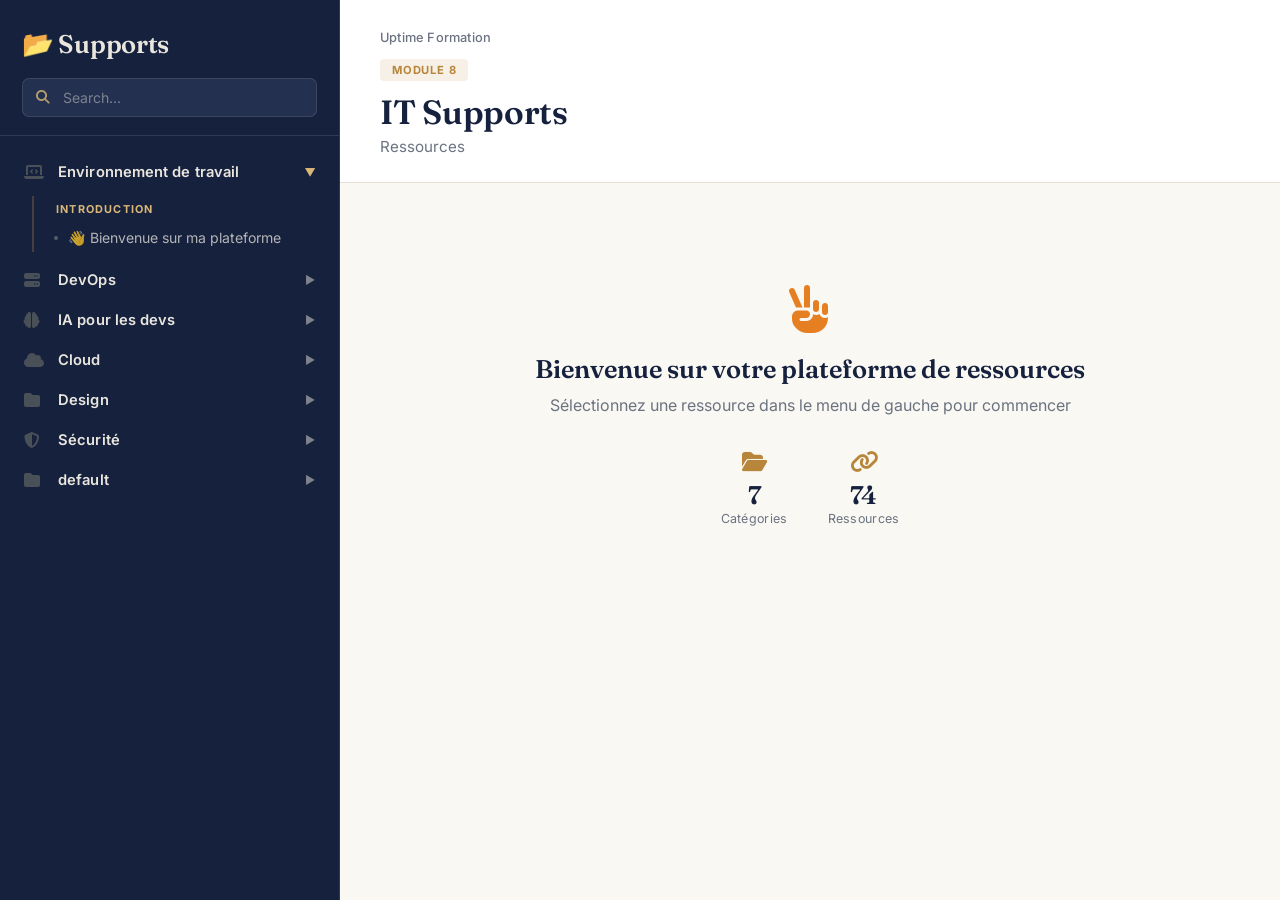
==== index.html @ f88181d7 "fix the icons" ====
<!DOCTYPE html>
<html lang="fr">
<head>
  <meta charset="UTF-8">
  <meta name="viewport" content="width=device-width, initial-scale=1.0">
  <title>Drop</title>
  <link rel="stylesheet" href="design.css">
  <!-- Font Awesome pour les icônes -->
  <link rel="stylesheet" href="https://cdnjs.cloudflare.com/ajax/libs/font-awesome/6.5.0/css/all.min.css">
</head>
<body>
  <button class="sidebar-toggle" id="sidebarToggle" aria-label="Ouvrir le menu">
  <span></span>
  <span></span>
  <span></span>
</button>

<div class="sidebar-overlay" id="sidebarOverlay"></div>
  <div class="app-container">
    <!-- PANEL GAUCHE : Arborescence -->
    <aside class="sidebar">
      <div class="sidebar-header">
        <h2>📂 Supports</h2>
        <div class="search-wrapper">
          <i class="fas fa-search search-icon"></i>
          <input type="text" id="search" placeholder="Search...">
        </div>
      </div>
      <nav id="tree-container">
        <!-- Généré dynamiquement par JavaScript -->
      </nav>
    </aside>

    <!-- PANEL DROIT : Contenu -->
    <main class="main-panel">
      <div class="content-header">
        <div class="breadcrumb">
          <span id="breadcrumb-path">Uptime Formation</span>
        </div>
        <div class="module-info">
          <span class="module-badge">Module 8</span>
          <h1 id="page-title">IT Supports</h1>
          <p id="page-subtitle">Ressources</p>
        </div>
      </div>
      <div class="content-body" id="content-display">
        <div class="welcome-message">
          <i class="fas fa-hand-peace" style="font-size: 3rem; color: #e67e22; margin-bottom: 20px;"></i>
          <h2>Bienvenue sur votre plateforme de ressources</h2>
          <p>Sélectionnez une ressource dans le menu de gauche pour commencer</p>
          <div class="quick-stats">
            <div class="stat">
              <i class="fas fa-folder-open"></i>
              <span id="total-categories">0</span>
              <small>Catégories</small>
            </div>
            <div class="stat">
              <i class="fas fa-link"></i>
              <span id="total-links">0</span>
              <small>Ressources</small>
            </div>
          </div>
        </div>
      </div>
    </main>
  </div>
  <script src="script.js"></script>

  <script src="script.js"></script>
</body>
</html>
---- design.css ----
@import url('https://fonts.googleapis.com/css2?family=Fraunces:opsz,wght@9..144,400;9..144,600;9..144,700&family=Inter:wght@400;500;600;700&display=swap');

:root {
  /* Palette — "catalogue de bibliothèque" */
  --ink: #16213e;          /* marine profond — sidebar, titres */
  --ink-soft: #24304f;     /* marine légèrement éclairci */
  --paper: #faf8f3;        /* papier chaud — fond du contenu */
  --paper-card: #ffffff;   /* cartes */
  --gold: #b8863b;         /* doré — accent, actif */
  --gold-soft: #d9b877;    /* doré clair — hover, détails */
  --text-primary: #1a1a2e;
  --text-muted: #6b7280;
  --text-on-ink: #e9e6dd;
  --border: #e6e1d6;
  --border-ink: rgba(233, 230, 221, 0.12);

  --font-display: 'Fraunces', Georgia, serif;
  --font-body: 'Inter', -apple-system, BlinkMacSystemFont, 'Segoe UI', Roboto, sans-serif;
}

* {
  margin: 0;
  padding: 0;
  box-sizing: border-box;
  font-family: var(--font-body);
}

body {
  background: var(--paper);
  height: 100vh;
  overflow: hidden;
  color: var(--text-primary);
}

.app-container {
  display: flex;
  height: 100vh;
  width: 100vw;
  background: var(--paper);
}

/*  SIDEBAR GAUCHE  */
.sidebar {
  width: 340px;
  min-width: 340px;
  background: var(--ink);
  border-right: 1px solid var(--border-ink);
  display: flex;
  flex-direction: column;
  height: 100vh;
  overflow: hidden;
}

.sidebar-header {
  padding: 28px 22px 18px 22px;
  border-bottom: 1px solid var(--border-ink);
  background: var(--ink);
}

.sidebar-header h2 {
  font-family: var(--font-display);
  font-size: 1.6rem;
  font-weight: 600;
  color: var(--text-on-ink);
  margin-bottom: 18px;
  letter-spacing: -0.3px;
}

.search-wrapper {
  position: relative;
  display: flex;
  align-items: center;
}

.search-icon {
  position: absolute;
  left: 14px;
  color: var(--gold-soft);
  font-size: 0.85rem;
  opacity: 0.8;
}

#search {
  width: 100%;
  padding: 10px 14px 10px 40px;
  border-radius: 7px;
  border: 1px solid var(--border-ink);
  font-size: 0.88rem;
  outline: none;
  transition: 0.2s;
  background: var(--ink-soft);
  color: var(--text-on-ink);
}

#search:focus {
  border-color: var(--gold);
  background: var(--ink-soft);
  box-shadow: 0 0 0 3px rgba(184, 134, 59, 0.18);
}

#search::placeholder {
  color: rgba(233, 230, 221, 0.45);
}

#tree-container {
  flex: 1;
  overflow-y: auto;
  padding: 18px 12px 24px 12px;
  background: var(--ink);
}

#tree-container::-webkit-scrollbar {
  width: 6px;
}

#tree-container::-webkit-scrollbar-track {
  background: transparent;
}

#tree-container::-webkit-scrollbar-thumb {
  background: rgba(233, 230, 221, 0.18);
  border-radius: 10px;
}

/*  ARBORESCENCE  */
.category {
  margin-bottom: 4px;
}

.category-header {
  display: flex;
  align-items: center;
  padding: 9px 12px;
  cursor: pointer;
  border-radius: 6px;
  transition: 0.15s;
  user-select: none;
  gap: 10px;
}

.category-header:hover {
  background: var(--ink-soft);
}

.category-icon {
  font-size: 0.95rem;
  width: 24px;
  text-align: center;
  color: var(--gold-soft);
  flex-shrink: 0;
}

.category-name {
  flex: 1;
  font-weight: 600;
  font-size: 0.92rem;
  color: var(--text-on-ink);
  letter-spacing: 0.1px;
}

.category-toggle {
  font-size: 0.7rem;
  color: rgba(233, 230, 221, 0.5);
  transition: transform 0.25s;
  margin-left: auto;
}

.category-toggle.rotated {
  transform: rotate(90deg);
  color: var(--gold-soft);
}

.category-content {
  overflow: hidden;
  max-height: 0;
  transition: max-height 0.3s ease;
  padding-left: 8px;
}

.category-content.open {
  max-height: 2000px;
}

/* sous-catégories — repère "fiche de catalogue" */
.subcategory {
  margin: 6px 0 6px 12px;
  padding-left: 14px;
  border-left: 2px solid rgba(184, 134, 59, 0.3);
}

.subcategory-name {
  font-weight: 700;
  font-size: 0.68rem;
  color: var(--gold-soft);
  padding: 6px 8px;
  letter-spacing: 1.2px;
  text-transform: uppercase;
}

.link-item {
  display: block;
  padding: 6px 10px 6px 20px;
  margin: 1px 0;
  border-radius: 4px;
  color: rgba(233, 230, 221, 0.75);
  text-decoration: none;
  font-size: 0.88rem;
  cursor: pointer;
  transition: 0.15s;
  position: relative;
}

.link-item::before {
  content: "";
  position: absolute;
  left: 6px;
  top: 50%;
  transform: translateY(-50%);
  width: 4px;
  height: 4px;
  border-radius: 50%;
  background: rgba(233, 230, 221, 0.3);
}

.link-item:hover {
  background: var(--ink-soft);
  color: var(--gold-soft);
}

.link-item.active {
  background: rgba(184, 134, 59, 0.16);
  color: var(--text-on-ink);
  border-left: 2px solid var(--gold);
  padding-left: 18px;
  font-weight: 500;
}

.link-item.active::before {
  background: var(--gold);
}

/*  PANEL DROIT  */
.main-panel {
  flex: 1;
  display: flex;
  flex-direction: column;
  background: var(--paper);
  height: 100vh;
  overflow: hidden;
}

.content-header {
  padding: 26px 40px;
  background: var(--paper-card);
  border-bottom: 1px solid var(--border);
  flex-shrink: 0;
}

.breadcrumb {
  margin-bottom: 12px;
}

#breadcrumb-path {
  font-size: 0.8rem;
  color: var(--text-muted);
  font-weight: 500;
  letter-spacing: 0.2px;
}

.module-badge {
  display: inline-block;
  background: rgba(184, 134, 59, 0.12);
  padding: 4px 12px;
  border-radius: 4px;
  font-size: 0.7rem;
  font-weight: 700;
  color: var(--gold);
  margin-bottom: 10px;
  letter-spacing: 0.8px;
  text-transform: uppercase;
}

#page-title {
  font-family: var(--font-display);
  font-size: 2.1rem;
  font-weight: 600;
  color: var(--ink);
  letter-spacing: -0.3px;
  margin-bottom: 4px;
}

#page-subtitle {
  font-size: 0.95rem;
  color: var(--text-muted);
  font-weight: 400;
}

.content-body {
  flex: 1;
  padding: 32px 40px;
  overflow-y: auto;
  background: var(--paper);
}

.content-body::-webkit-scrollbar {
  width: 6px;
}

.content-body::-webkit-scrollbar-track {
  background: transparent;
}

.content-body::-webkit-scrollbar-thumb {
  background: #d1cabb;
  border-radius: 10px;
}

/*  MESSAGE D'ACCUEIL  */
.welcome-message {
  text-align: center;
  padding: 70px 20px;
  max-width: 600px;
  margin: 0 auto;
}

.welcome-message h2 {
  font-family: var(--font-display);
  font-size: 1.6rem;
  font-weight: 600;
  color: var(--ink);
  margin-bottom: 10px;
}

.welcome-message p {
  color: var(--text-muted);
  font-size: 1rem;
}

.quick-stats {
  display: flex;
  justify-content: center;
  gap: 40px;
  margin-top: 36px;
}

.stat {
  display: flex;
  flex-direction: column;
  align-items: center;
}

.stat i {
  font-size: 1.4rem;
  color: var(--gold);
  margin-bottom: 6px;
}

.stat span {
  font-family: var(--font-display);
  font-size: 1.6rem;
  font-weight: 600;
  color: var(--ink);
}

.stat small {
  font-size: 0.78rem;
  color: var(--text-muted);
  letter-spacing: 0.3px;
}

/*  AFFICHAGE DU CONTENU  */
.content-display-content {
  background: var(--paper-card);
  border: 1px solid var(--border);
  border-radius: 10px;
  padding: 32px;
  box-shadow: 0 1px 2px rgba(22, 33, 62, 0.04), 0 8px 24px rgba(22, 33, 62, 0.04);
}

.content-display-content iframe {
  width: 100%;
  height: 600px;
  border: 1px solid var(--border);
  border-radius: 8px;
  background: white;
}

.content-display-content .link-actions {
  margin-top: 16px;
  display: flex;
  gap: 12px;
  align-items: center;
}

.content-display-content .link-actions a {
  color: var(--gold);
  text-decoration: none;
  font-weight: 600;
  font-size: 0.9rem;
}

.content-display-content .link-actions a:hover {
  text-decoration: underline;
}

/*  CARTE DE SECOURS — liens qui refusent l'iframe (GitHub, Drive, etc.) */
.external-link-card {
  display: flex;
  flex-direction: column;
  align-items: center;
  text-align: center;
  padding: 56px 32px;
  background: var(--paper);
  border: 1px dashed var(--border);
  border-radius: 10px;
}

.external-link-card-icon {
  font-size: 2.6rem;
  color: var(--gold);
  margin-bottom: 18px;
}

.external-link-card h3 {
  font-family: var(--font-display);
  font-size: 1.3rem;
  color: var(--ink);
  margin-bottom: 8px;
}

.external-link-card p {
  color: var(--text-muted);
  font-size: 0.9rem;
  max-width: 380px;
  margin-bottom: 22px;
}

.external-link-card-btn {
  display: inline-flex;
  align-items: center;
  gap: 8px;
  background: var(--ink);
  color: var(--text-on-ink);
  padding: 10px 22px;
  border-radius: 7px;
  text-decoration: none;
  font-weight: 600;
  font-size: 0.9rem;
  transition: 0.2s;
}

.external-link-card-btn:hover {
  background: var(--gold);
  color: var(--ink);
}

/*  ACCESSIBILITÉ  */
a:focus-visible,
button:focus-visible,
.link-item:focus-visible,
.category-header:focus-visible,
#search:focus-visible {
  outline: 2px solid var(--gold);
  outline-offset: 2px;
}

@media (prefers-reduced-motion: reduce) {
  * {
    transition: none !important;
  }
}

/* ===== PAGE D'INTRODUCTION ===== */
.intro-page {
  padding: 20px 10px;
  animation: fadeIn 0.5s ease;
}

.intro-page h1 {
  font-size: 2rem;
  color: #1a1a2e;
  margin-bottom: 16px;
  font-weight: 700;
}

.intro-page p {
  font-size: 1.05rem;
  color: #495057;
  line-height: 1.8;
  margin-bottom: 24px;
}

.intro-page strong {
  color: #e67e22;
}

.intro-objectives {
  background: #f8f9fa;
  border-radius: 12px;
  padding: 24px 28px;
  margin: 24px 0;
  border-left: 4px solid #e67e22;
}

.intro-objectives h2 {
  font-size: 1.2rem;
  color: #1a1a2e;
  margin-bottom: 12px;
}

.intro-objectives ul {
  list-style: none;
  padding: 0;
}

.intro-objectives ul li {
  padding: 6px 0;
  color: #495057;
  font-size: 0.95rem;
}

.intro-objectives ul li::before {
  content: "▸ ";
  color: #e67e22;
  font-weight: bold;
}

.intro-quote {
  background: linear-gradient(135deg, #2d3436 0%, #1a1a2e 100%);
  border-radius: 12px;
  padding: 24px 28px;
  margin-top: 24px;
  text-align: center;
}

.intro-quote blockquote {
  color: white;
  font-size: 1.2rem;
  font-style: italic;
  font-weight: 300;
  line-height: 1.6;
}

@keyframes fadeIn {
  from {
    opacity: 0;
    transform: translateY(15px);
  }
  to {
    opacity: 1;
    transform: translateY(0);
  }
}

/* ===== MENU BURGER (mobile) — bouton à droite ===== */
.sidebar-toggle {
  display: none;
  position: fixed;
  top: 16px;
  right: 16px;
  z-index: 200;
  width: 44px;
  height: 44px;
  flex-direction: column;
  align-items: center;
  justify-content: center;
  gap: 5px;
  background: var(--ink);
  border: 1px solid var(--border-ink);
  border-radius: 8px;
  cursor: pointer;
  box-shadow: 0 2px 8px rgba(22, 33, 62, 0.25);
}

.sidebar-toggle span {
  display: block;
  width: 20px;
  height: 2px;
  background: var(--gold-soft);
  border-radius: 2px;
  transition: transform 0.25s ease, opacity 0.25s ease;
}

.sidebar-toggle.active span:nth-child(1) {
  transform: translateY(7px) rotate(45deg);
}
.sidebar-toggle.active span:nth-child(2) {
  opacity: 0;
}
.sidebar-toggle.active span:nth-child(3) {
  transform: translateY(-7px) rotate(-45deg);
}

.sidebar-overlay {
  display: none;
  position: fixed;
  inset: 0;
  background: rgba(22, 33, 62, 0.45);
  z-index: 150;
  opacity: 0;
  transition: opacity 0.25s ease;
}

.sidebar-overlay.active {
  display: block;
  opacity: 1;
}

/*  RESPONSIVE — un seul point d'entrée par breakpoint  */
@media (max-width: 1024px) and (min-width: 769px) {
  .sidebar {
    width: 280px;
    min-width: 280px;
  }
  .content-header,
  .content-body {
    padding-left: 28px;
    padding-right: 28px;
  }
}

@media (max-width: 768px) {
  .app-container {
    flex-direction: column;
  }

  .sidebar-toggle {
    display: flex;
  }

  .sidebar {
    position: fixed;
    top: 0;
    left: 0;
    bottom: 0;
    width: 82%;
    max-width: 320px;
    max-height: 100vh;
    min-width: unset;
    z-index: 180;
    border-right: none;
    transform: translateX(-100%);
    transition: transform 0.3s ease;
    box-shadow: 8px 0 30px rgba(22, 33, 62, 0.3);
  }

  .sidebar.open {
    transform: translateX(0);
  }

  .main-panel {
    width: 100%;
  }

  .content-header {
    padding: 16px 76px 16px 20px; /* espace à droite pour ne pas passer sous le burger */
  }

  #page-title {
    font-size: 1.5rem;
  }

  .content-body {
    padding: 16px 20px;
  }

  .content-display-content iframe {
    height: 300px;
  }

  .quick-stats {
    gap: 20px;
  }

  .link-item {
    padding: 10px 10px 10px 20px;
    font-size: 0.95rem;
  }

  .category-header {
    padding: 12px;
  }
}

@media (max-width: 380px) {
  .quick-stats {
    flex-wrap: wrap;
    gap: 20px;
  }
  .content-display-content {
    padding: 20px;
  }
}

@media (max-width: 900px) and (orientation: landscape) {
  .sidebar {
    max-height: 100vh;
  }
  .content-header {
    padding: 12px 76px 12px 20px;
  }
}
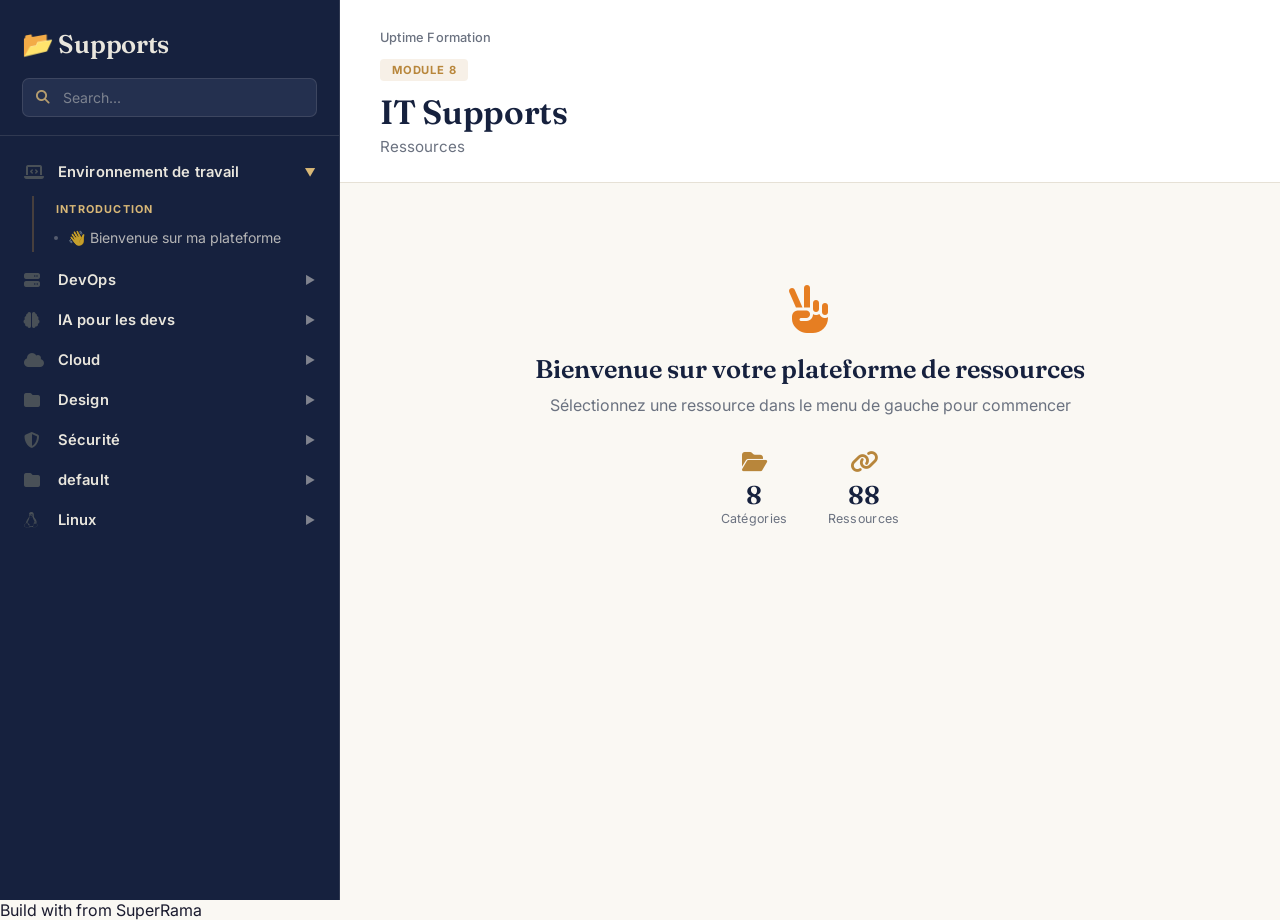
==== commit ee329739: "add footer" ====
--- a/index.html
+++ b/index.html
@@ -64,6 +64,15 @@
       </div>
     </main>
   </div>
+
+  <!-- Footer -->
+   <footer>
+
+    <div>
+      <p>Build with  from SuperRama</p>
+    </div>
+
+   </footer>
   <script src="script.js"></script>
 
   <script src="script.js"></script>
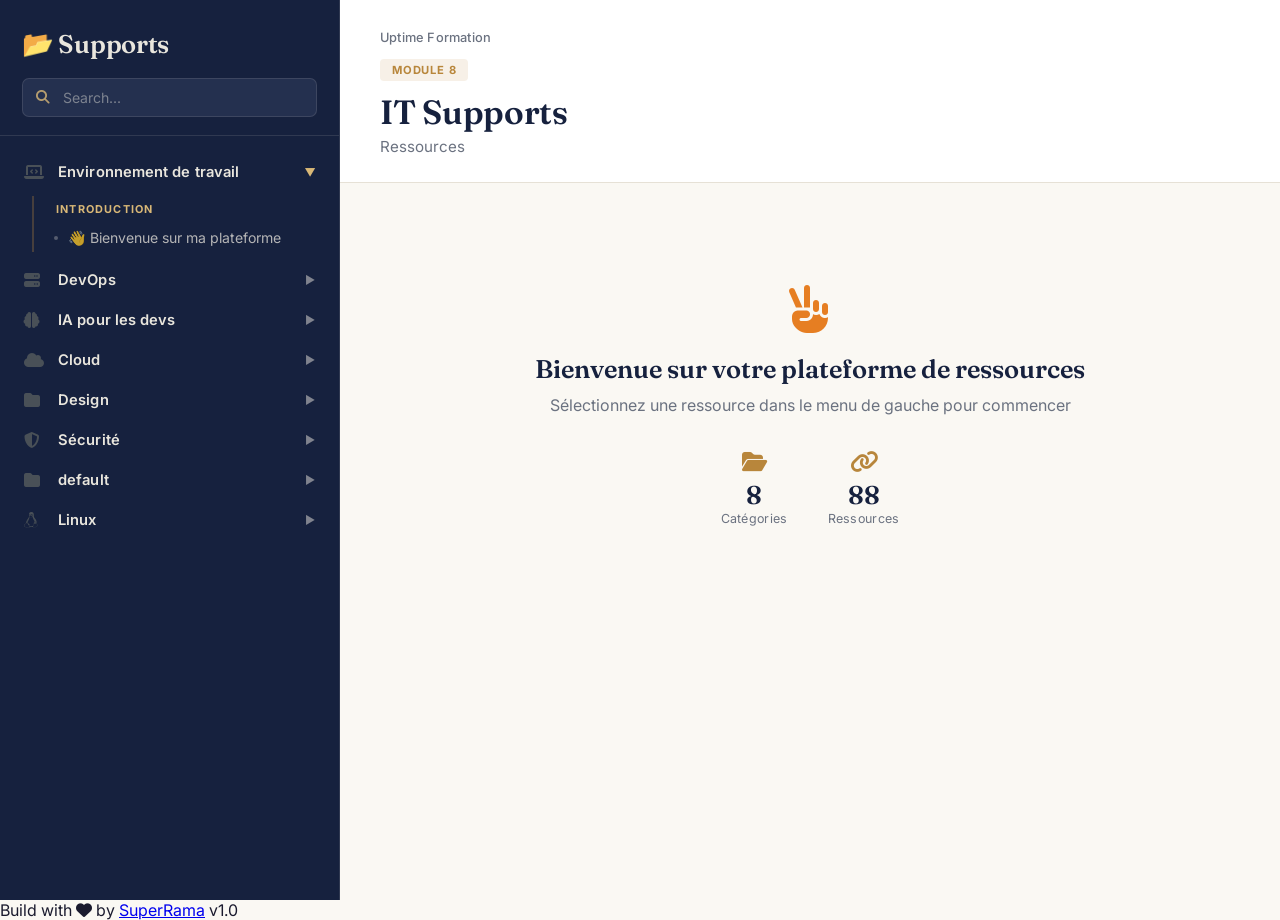
==== commit 38cca17b: "add footer" ====
--- a/index.html
+++ b/index.html
@@ -65,14 +65,16 @@
     </main>
   </div>
 
-  <!-- Footer -->
-   <footer>
+ <!-- Footer -->
+  <footer class="app-footer">
+    <span class="app-footer-status" aria-hidden="true"></span>
+    <span class="app-footer-text">
+      Build with <i class="fa-solid fa-heart app-footer-heart"></i> by
+      <a href="#" class="app-footer-brand">SuperRama</a>
+    </span>
+    <span class="app-footer-version">v1.0</span>
+  </footer>
 
-    <div>
-      <p>Build with  from SuperRama</p>
-    </div>
-
-   </footer>
   <script src="script.js"></script>
 
   <script src="script.js"></script>
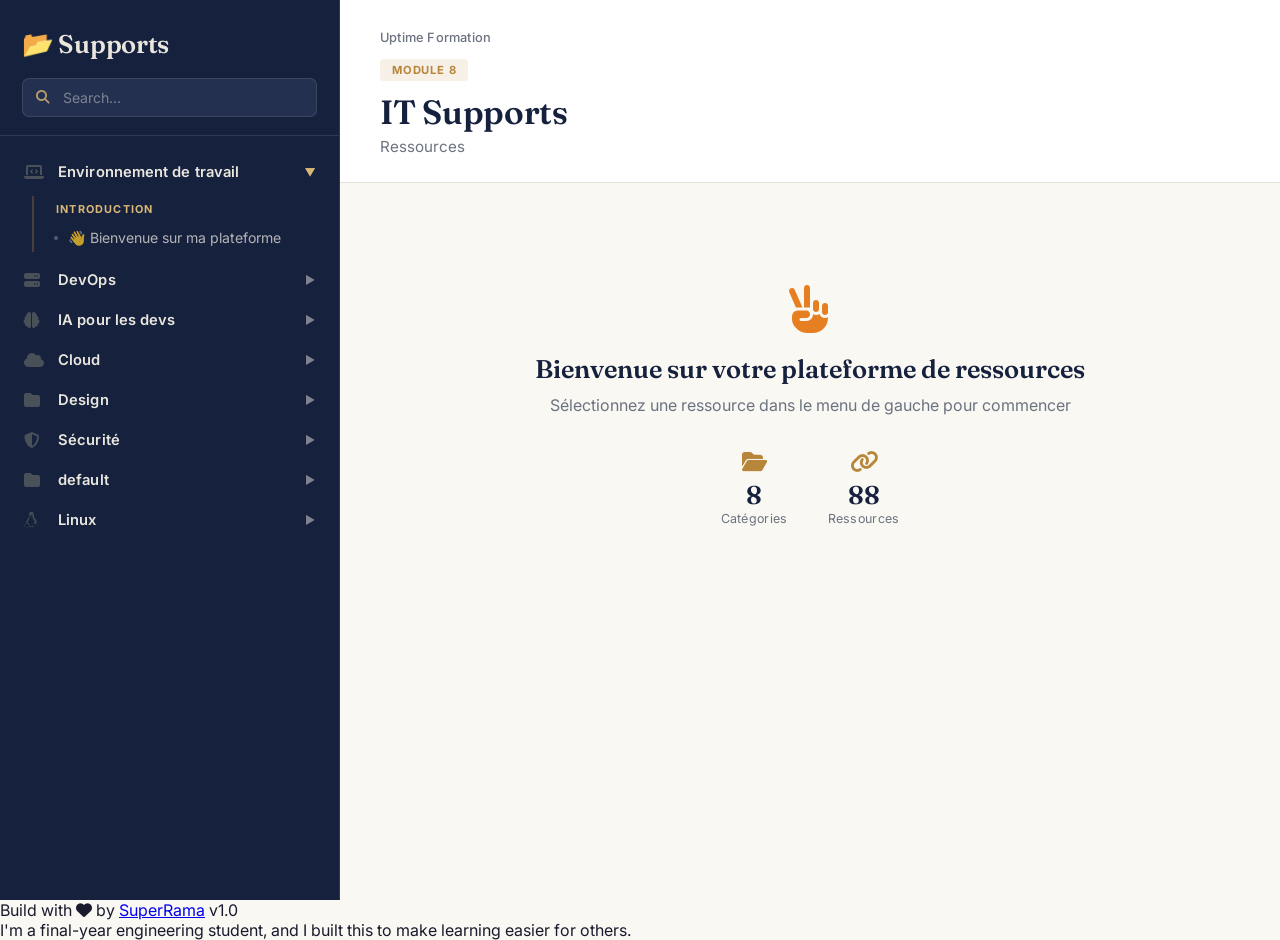
==== commit 8f0ce643: "change the footer format" ====
--- a/index.html
+++ b/index.html
@@ -67,12 +67,17 @@
 
  <!-- Footer -->
   <footer class="app-footer">
-    <span class="app-footer-status" aria-hidden="true"></span>
-    <span class="app-footer-text">
-      Build with <i class="fa-solid fa-heart app-footer-heart"></i> by
-      <a href="#" class="app-footer-brand">SuperRama</a>
-    </span>
-    <span class="app-footer-version">v1.0</span>
+    <div class="app-footer-top">
+      <span class="app-footer-status" aria-hidden="true"></span>
+      <span class="app-footer-text">
+        Build with <i class="fa-solid fa-heart app-footer-heart"></i> by
+        <a href="#" class="app-footer-brand">SuperRama</a>
+      </span>
+      <span class="app-footer-version">v1.0</span>
+    </div>
+    <p class="app-footer-bio">
+      I'm a final-year engineering student, and I built this to make learning easier for others.
+    </p>
   </footer>
 
   <script src="script.js"></script>
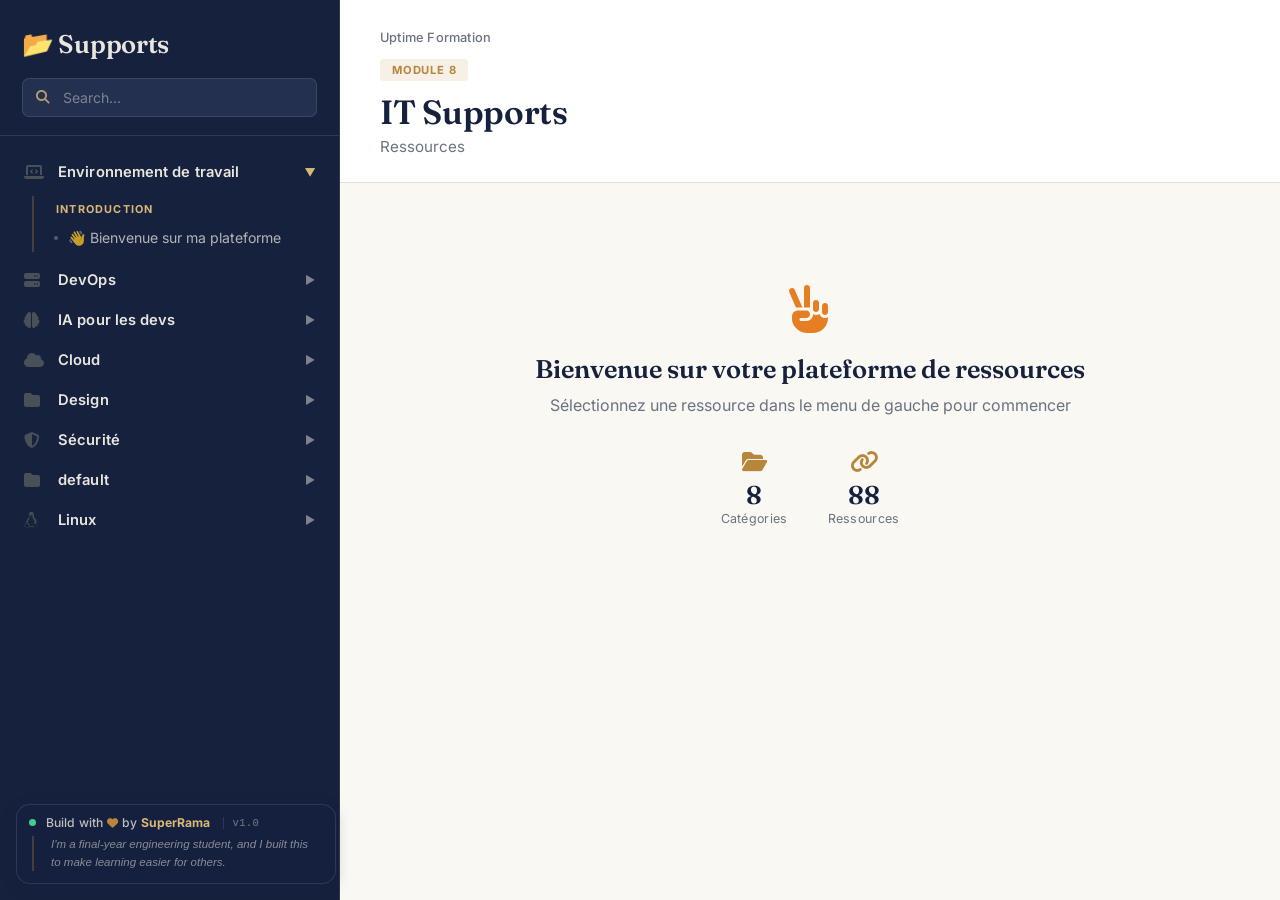
==== commit eaa28df7: "fix the bug in the mobile view" ====
--- a/index.html
+++ b/index.html
@@ -82,6 +82,5 @@
 
   <script src="script.js"></script>
 
-  <script src="script.js"></script>
 </body>
 </html>
--- a/design.css
+++ b/design.css
@@ -181,7 +181,7 @@
   max-height: 2000px;
 }
 
-/* sous-catégories — repère "fiche de catalogue" */
+/* sous-catégories */
 .subcategory {
   margin: 6px 0 6px 12px;
   padding-left: 14px;
@@ -454,6 +454,130 @@
   color: var(--ink);
 }
 
+/*  FOOTER  bas gauche  */
+.app-footer {
+  position: fixed;
+  bottom: 16px;
+  left: 16px;
+  z-index: 60;
+  display: flex;
+  flex-direction: column;
+  gap: 6px;
+  max-width: 320px;
+  padding: 10px 16px 12px 12px;
+  background: rgba(22, 33, 62, 0.92);
+  backdrop-filter: blur(6px);
+  border: 1px solid var(--border-ink);
+  border-radius: 14px;
+  box-shadow: 0 4px 14px rgba(22, 33, 62, 0.25);
+  transition: transform 0.2s ease, box-shadow 0.2s ease;
+}
+
+.app-footer:hover {
+  transform: translateY(-2px);
+  box-shadow: 0 8px 20px rgba(22, 33, 62, 0.3);
+}
+
+.app-footer-top {
+  display: flex;
+  align-items: center;
+  gap: 10px;
+}
+
+.app-footer-status {
+  width: 7px;
+  height: 7px;
+  border-radius: 50%;
+  background: #3ecf8e;
+  box-shadow: 0 0 0 0 rgba(62, 207, 142, 0.6);
+  animation: pulse-status 2s infinite;
+  flex-shrink: 0;
+}
+
+@keyframes pulse-status {
+  0% {
+    box-shadow: 0 0 0 0 rgba(62, 207, 142, 0.55);
+  }
+  70% {
+    box-shadow: 0 0 0 6px rgba(62, 207, 142, 0);
+  }
+  100% {
+    box-shadow: 0 0 0 0 rgba(62, 207, 142, 0);
+  }
+}
+
+.app-footer-text {
+  font-size: 0.76rem;
+  color: rgba(233, 230, 221, 0.8);
+  font-weight: 500;
+  letter-spacing: 0.1px;
+  white-space: nowrap;
+}
+
+.app-footer-heart {
+  color: var(--gold);
+  font-size: 0.7rem;
+  margin: 0 1px;
+}
+
+.app-footer-brand {
+  color: var(--gold-soft);
+  text-decoration: none;
+  font-weight: 700;
+}
+
+.app-footer-brand:hover {
+  text-decoration: underline;
+}
+
+.app-footer-version {
+  font-family: 'Courier New', monospace;
+  font-size: 0.66rem;
+  color: rgba(233, 230, 221, 0.45);
+  border-left: 1px solid var(--border-ink);
+  padding-left: 9px;
+  margin-left: 2px;
+  letter-spacing: 0.3px;
+}
+
+.app-footer-bio {
+  font-size: 0.72rem;
+  line-height: 1.5;
+  color: rgba(233, 230, 221, 0.55);
+  font-style: italic;
+  padding-left: 17px; /* aligné sous le texte, pas le point de statut */
+  border-left: 2px solid rgba(184, 134, 59, 0.3);
+  margin-left: 3px;
+}
+
+@media (prefers-reduced-motion: reduce) {
+  .app-footer-status {
+    animation: none;
+  }
+}
+
+@media (max-width: 768px) {
+  .app-footer {
+    bottom: 10px;
+    left: 10px;
+    max-width: calc(100vw - 90px); /* laisse la place au burger à droite */
+    padding: 8px 12px 10px 10px;
+  }
+
+  .app-footer-text {
+    font-size: 0.7rem;
+    white-space: normal;
+  }
+
+  .app-footer-version {
+    display: none; /* Save ça léger sur mobile */
+  }
+
+  .app-footer-bio {
+    font-size: 0.68rem;
+  }
+}
+
 /*  ACCESSIBILITÉ  */
 a:focus-visible,
 button:focus-visible,
@@ -470,7 +594,7 @@
   }
 }
 
-/* ===== PAGE D'INTRODUCTION ===== */
+/*  PAGE D'INTRODUCTION  */
 .intro-page {
   padding: 20px 10px;
   animation: fadeIn 0.5s ease;
@@ -552,7 +676,7 @@
   }
 }
 
-/* ===== MENU BURGER (mobile) — bouton à droite ===== */
+/*  MENU BURGER  */
 .sidebar-toggle {
   display: none;
   position: fixed;
@@ -606,7 +730,7 @@
   opacity: 1;
 }
 
-/*  RESPONSIVE — un seul point d'entrée par breakpoint  */
+/*  RESPONSIVE  */
 @media (max-width: 1024px) and (min-width: 769px) {
   .sidebar {
     width: 280px;
@@ -653,7 +777,7 @@
   }
 
   .content-header {
-    padding: 16px 76px 16px 20px; /* espace à droite pour ne pas passer sous le burger */
+    padding: 16px 76px 16px 20px; 
   }
 
   #page-title {
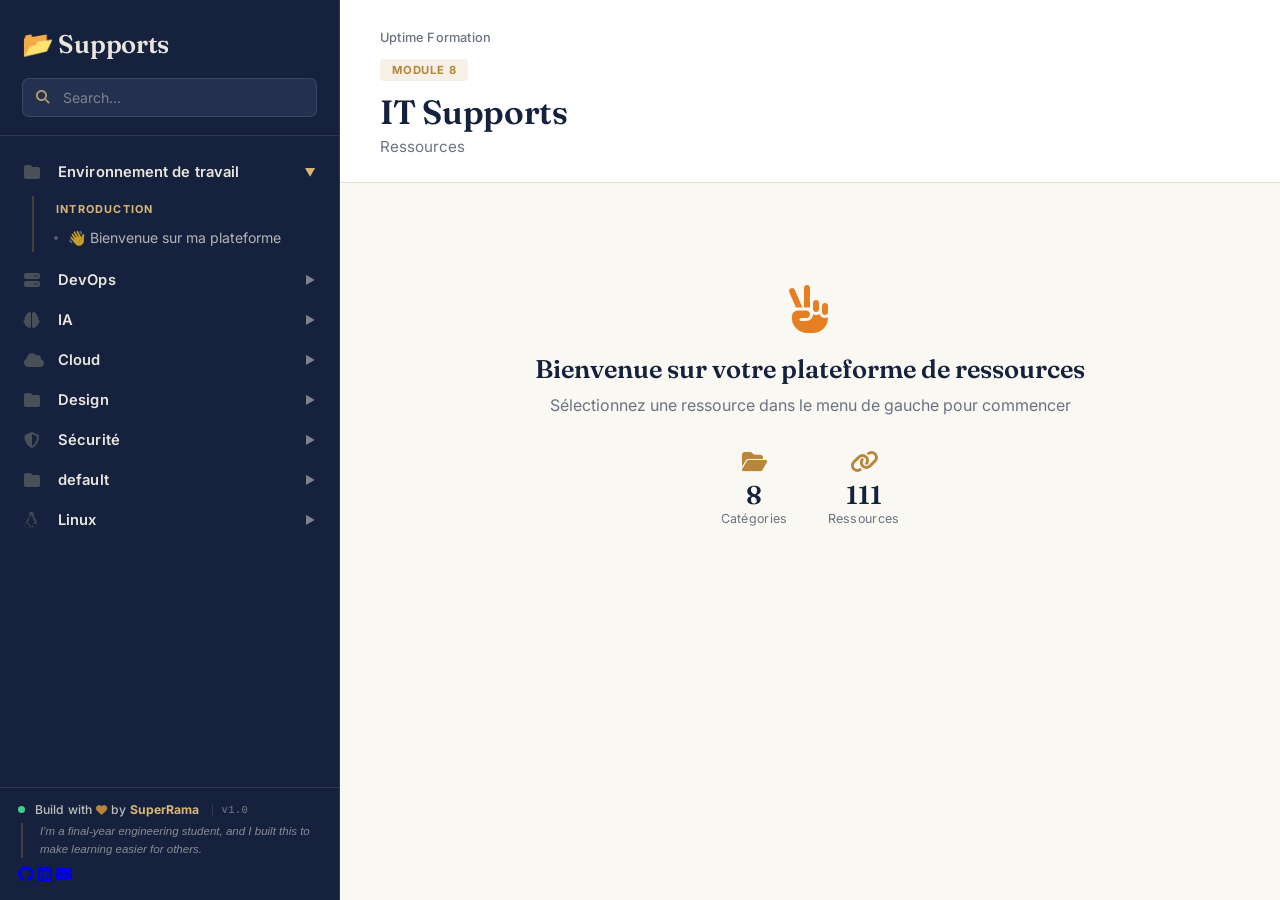
==== commit c1dbc531: "add info in the footer" ====
--- a/index.html
+++ b/index.html
@@ -29,6 +29,31 @@
       <nav id="tree-container">
         <!-- Généré dynamiquement par JavaScript -->
       </nav>
+        <!-- Footer  -->
+    <footer class="app-footer">
+      <div class="app-footer-top">
+        <span class="app-footer-status" aria-hidden="true"></span>
+        <span class="app-footer-text">
+          Build with <i class="fa-solid fa-heart app-footer-heart"></i> by
+          <a href="#" class="app-footer-brand">SuperRama</a>
+        </span>
+        <span class="app-footer-version">v1.0</span>
+      </div>
+      <p class="app-footer-bio">
+        I'm a final-year engineering student, and I built this to make learning easier for others.
+      </p>
+      <div class="app-footer-socials">
+        <a href="https://github.com/Ramadiaw12" target="_blank" rel="noopener noreferrer" aria-label="GitHub" class="app-footer-social-link">
+          <i class="fa-brands fa-github"></i>
+        </a>
+        <a href="https://www.linkedin.com/in/ramatoulaye-diawane/" target="_blank" rel="noopener noreferrer" aria-label="LinkedIn" class="app-footer-social-link">
+          <i class="fa-brands fa-linkedin"></i>
+        </a>
+        <a href="mailto:superrama86@gmail.com" aria-label="Email" class="app-footer-social-link">
+          <i class="fa-solid fa-envelope"></i>
+        </a>
+      </div>
+    </footer>
     </aside>
 
     <!-- PANEL DROIT : Contenu -->
@@ -65,20 +90,7 @@
     </main>
   </div>
 
- <!-- Footer -->
-  <footer class="app-footer">
-    <div class="app-footer-top">
-      <span class="app-footer-status" aria-hidden="true"></span>
-      <span class="app-footer-text">
-        Build with <i class="fa-solid fa-heart app-footer-heart"></i> by
-        <a href="#" class="app-footer-brand">SuperRama</a>
-      </span>
-      <span class="app-footer-version">v1.0</span>
-    </div>
-    <p class="app-footer-bio">
-      I'm a final-year engineering student, and I built this to make learning easier for others.
-    </p>
-  </footer>
+ 
 
   <script src="script.js"></script>
 
--- a/design.css
+++ b/design.css
@@ -2,12 +2,12 @@
 
 :root {
   /* Palette — "catalogue de bibliothèque" */
-  --ink: #16213e;          /* marine profond — sidebar, titres */
-  --ink-soft: #24304f;     /* marine légèrement éclairci */
-  --paper: #faf8f3;        /* papier chaud — fond du contenu */
-  --paper-card: #ffffff;   /* cartes */
-  --gold: #b8863b;         /* doré — accent, actif */
-  --gold-soft: #d9b877;    /* doré clair — hover, détails */
+  --ink: #16213e; 
+  --ink-soft: #24304f;     
+  --paper: #faf8f3;        
+  --paper-card: #ffffff;  
+  --gold: #b8863b;         
+  --gold-soft: #d9b877;    
   --text-primary: #1a1a2e;
   --text-muted: #6b7280;
   --text-on-ink: #e9e6dd;
@@ -181,7 +181,7 @@
   max-height: 2000px;
 }
 
-/* sous-catégories */
+/* sous-catégories — repère "fiche de catalogue" */
 .subcategory {
   margin: 6px 0 6px 12px;
   padding-left: 14px;
@@ -454,34 +454,22 @@
   color: var(--ink);
 }
 
-/*  FOOTER  bas gauche  */
+/*  FOOTER  */
 .app-footer {
-  position: fixed;
-  bottom: 16px;
-  left: 16px;
-  z-index: 60;
+  flex-shrink: 0;
   display: flex;
   flex-direction: column;
   gap: 6px;
-  max-width: 320px;
-  padding: 10px 16px 12px 12px;
-  background: rgba(22, 33, 62, 0.92);
-  backdrop-filter: blur(6px);
-  border: 1px solid var(--border-ink);
-  border-radius: 14px;
-  box-shadow: 0 4px 14px rgba(22, 33, 62, 0.25);
-  transition: transform 0.2s ease, box-shadow 0.2s ease;
-}
-
-.app-footer:hover {
-  transform: translateY(-2px);
-  box-shadow: 0 8px 20px rgba(22, 33, 62, 0.3);
+  padding: 14px 18px 16px 18px;
+  background: var(--ink);
+  border-top: 1px solid var(--border-ink);
 }
 
 .app-footer-top {
   display: flex;
   align-items: center;
   gap: 10px;
+  flex-wrap: wrap;
 }
 
 .app-footer-status {
@@ -511,7 +499,6 @@
   color: rgba(233, 230, 221, 0.8);
   font-weight: 500;
   letter-spacing: 0.1px;
-  white-space: nowrap;
 }
 
 .app-footer-heart {
@@ -545,7 +532,7 @@
   line-height: 1.5;
   color: rgba(233, 230, 221, 0.55);
   font-style: italic;
-  padding-left: 17px; /* aligné sous le texte, pas le point de statut */
+  padding-left: 17px;
   border-left: 2px solid rgba(184, 134, 59, 0.3);
   margin-left: 3px;
 }
@@ -553,28 +540,6 @@
 @media (prefers-reduced-motion: reduce) {
   .app-footer-status {
     animation: none;
-  }
-}
-
-@media (max-width: 768px) {
-  .app-footer {
-    bottom: 10px;
-    left: 10px;
-    max-width: calc(100vw - 90px); /* laisse la place au burger à droite */
-    padding: 8px 12px 10px 10px;
-  }
-
-  .app-footer-text {
-    font-size: 0.7rem;
-    white-space: normal;
-  }
-
-  .app-footer-version {
-    display: none; /* Save ça léger sur mobile */
-  }
-
-  .app-footer-bio {
-    font-size: 0.68rem;
   }
 }
 
@@ -730,7 +695,7 @@
   opacity: 1;
 }
 
-/*  RESPONSIVE  */
+/*  RESPONSIVE — un seul point d'entrée par breakpoint  */
 @media (max-width: 1024px) and (min-width: 769px) {
   .sidebar {
     width: 280px;
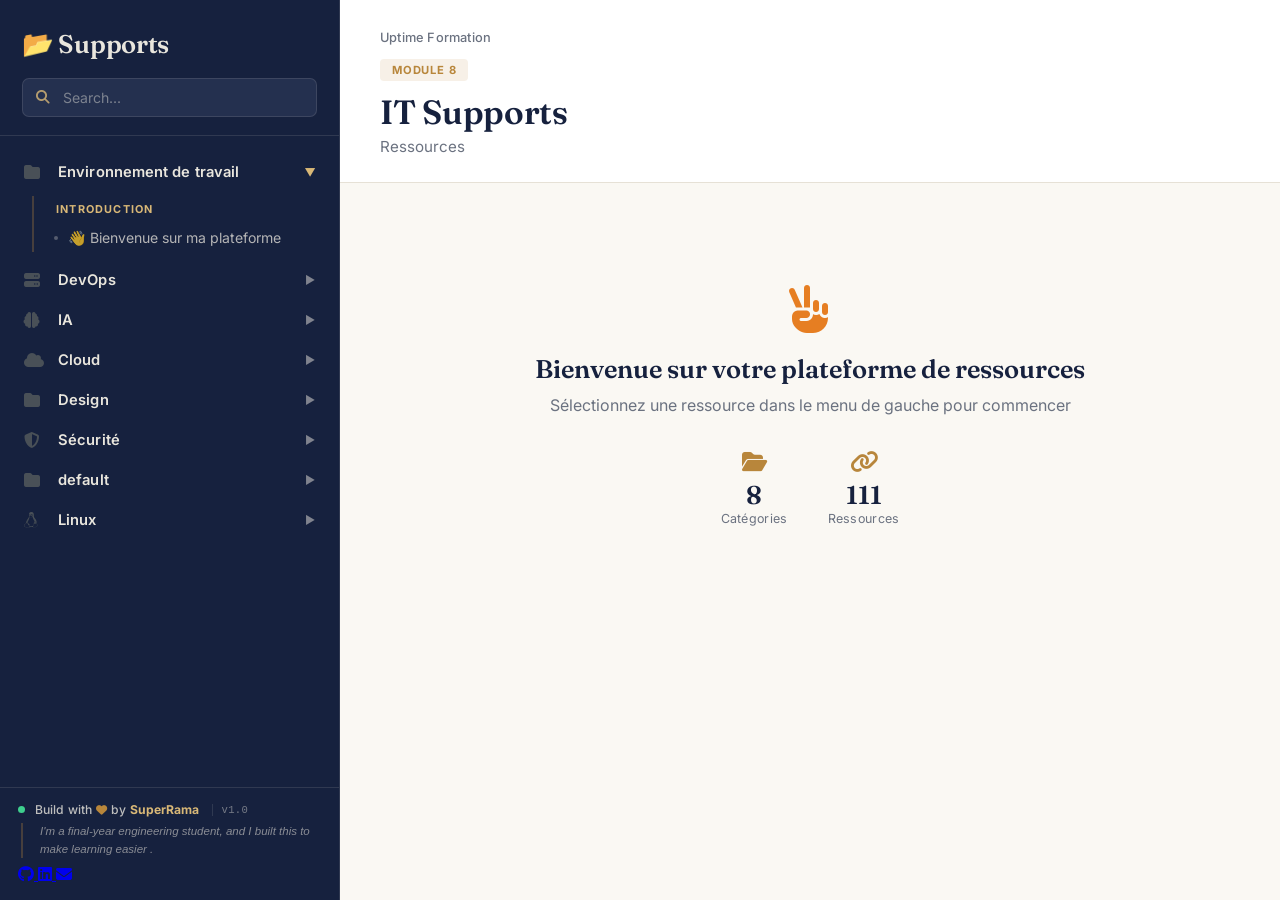
==== commit c98205dd: "add info in the footer" ====
--- a/index.html
+++ b/index.html
@@ -40,7 +40,7 @@
         <span class="app-footer-version">v1.0</span>
       </div>
       <p class="app-footer-bio">
-        I'm a final-year engineering student, and I built this to make learning easier for others.
+        I'm a final-year engineering student, and I built this to make learning easier .
       </p>
       <div class="app-footer-socials">
         <a href="https://github.com/Ramadiaw12" target="_blank" rel="noopener noreferrer" aria-label="GitHub" class="app-footer-social-link">
